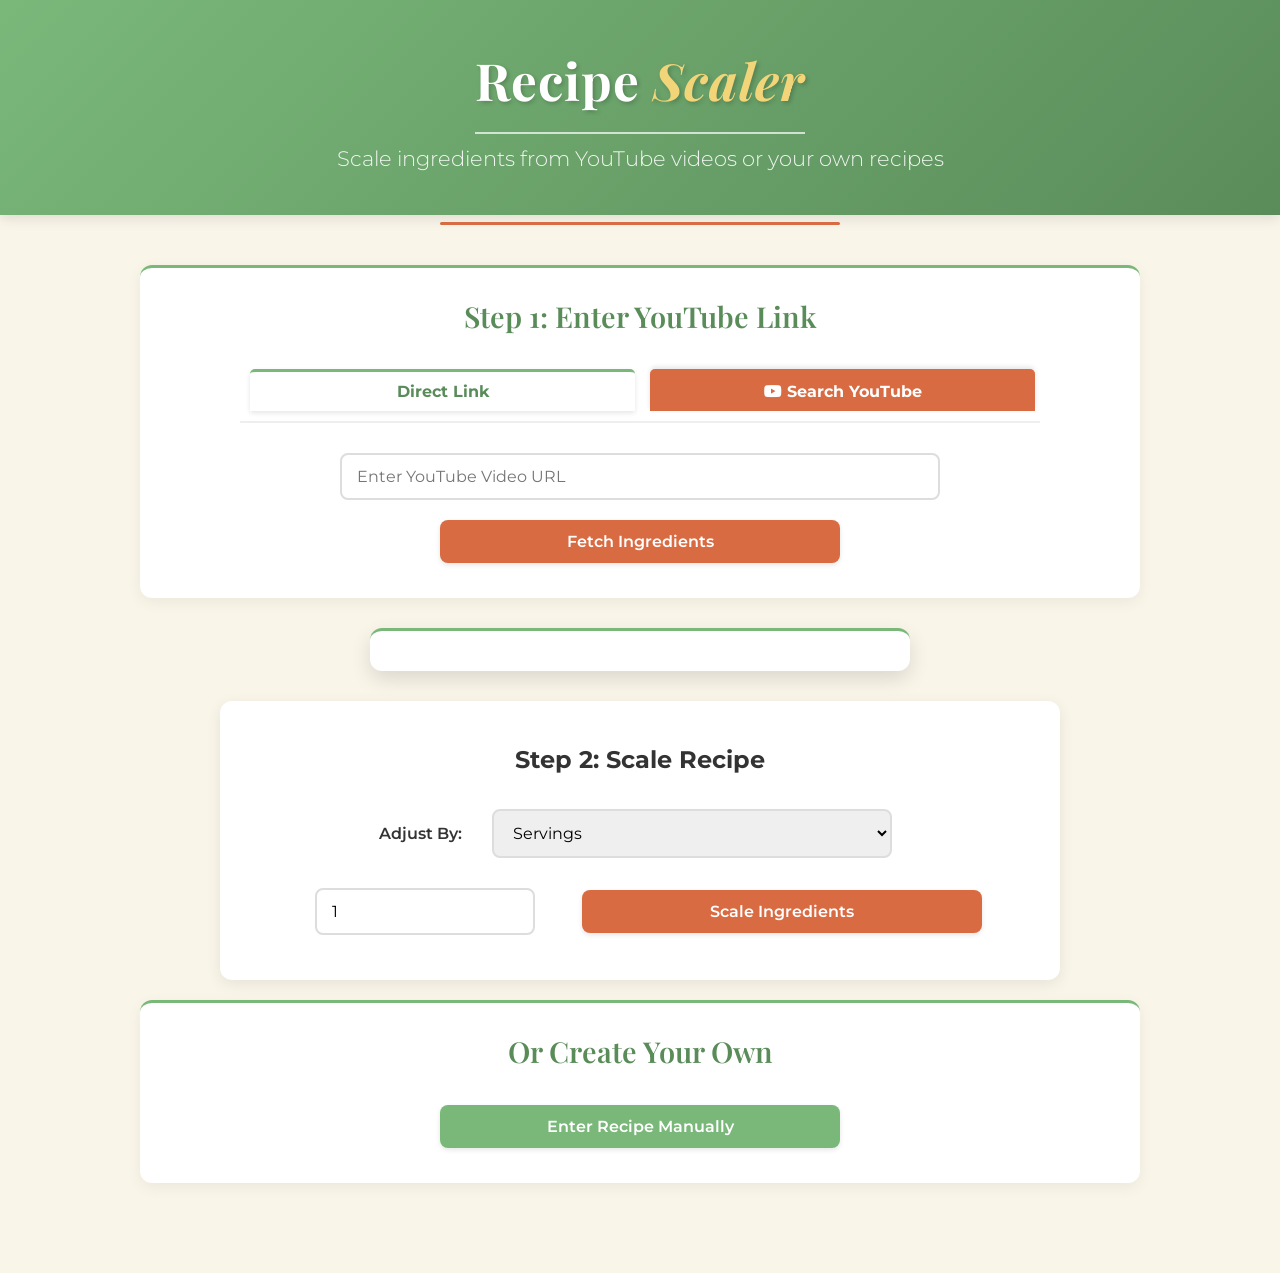
==== recipe scaler/index.html @ bb7894bb "Initial commit" ====
<!DOCTYPE html>
<html lang="en">

<head>
  <meta charset="UTF-8" />
  <meta name="viewport" content="width=device-width, initial-scale=1.0" />
  <title>Recipe Scaler</title>
  <link rel="stylesheet" href="styles.css" />
  <link href="https://fonts.googleapis.com/css2?family=Roboto:wght@400;500;700&display=swap" rel="stylesheet">
  <link rel="stylesheet" href="https://cdnjs.cloudflare.com/ajax/libs/font-awesome/5.15.4/css/all.min.css">
</head>

<body>
  <header>
    <h1>Recipe <span style="color: #F2D479; font-style: italic;">Scaler</span></h1>
    <p>Scale ingredients from YouTube videos or your own recipes</p>
  </header>

  <div class="main-content">
    <div class="card">
      <h2>Step 1: Enter YouTube Link</h2>
      <div class="search-container">
        <div class="search-tabs">
          <button class="search-tab active" data-tab="direct-link">Direct Link</button>
          <button class="search-tab" data-tab="search-youtube"><i class="fab fa-youtube"></i> Search YouTube</button>
        </div>

        <div class="tab-content active" id="direct-link">
          <input type="text" id="youtubeLink" placeholder="Enter YouTube Video URL">
          <button onclick="fetchIngredients()">Fetch Ingredients</button>
        </div>

        <div class="tab-content" id="search-youtube">
          <div class="search-form">
            <input type="text" id="searchQuery" placeholder="Search for recipes on YouTube">
            <select id="recipeCategory">
              <option value="">All Categories</option>
              <option value="chicken">Chicken</option>
              <option value="beef">Beef</option>
              <option value="vegetarian">Vegetarian</option>
              <option value="vegan">Vegan</option>
              <option value="dessert">Dessert</option>
              <option value="breakfast">Breakfast</option>
              <option value="pasta">Pasta</option>
              <option value="soup">Soup</option>
            </select>
            <button onclick="searchYouTube()"><i class="fab fa-youtube"></i> Search YouTube</button>
          </div>
          <div id="searchResults"></div>
          <div id="pagination"></div>
        </div>
      </div>
      <div id="loading" class="loading"></div>
    </div>

    <div id="thumbnailContainer"></div>
    <div id="ingredientsList" class="fade-in"></div>

    <div class="scale-options">
      <h2>Step 2: Scale Recipe</h2>
      <div class="scale-controls">
        <label for="scalingOption">Adjust By:</label>
        <select id="scalingOption" onchange="updateScalingOptions()">
          <option value="servings">Servings</option>
          <option value="quantity">Quantity</option>
          <option value="available">Available Ingredients</option>
          <option value="custom">Custom Ratio</option>
        </select>

        <div id="standard-scaling" class="scaling-method">
          <input type="number" id="scalingValue" value="1" min="0.1" step="0.1">
        </div>

        <div id="available-scaling" class="scaling-method" style="display:none">
          <select id="availableIngredient">
            <!-- Will be populated with ingredients -->
          </select>
          <input type="number" id="availableAmount" placeholder="Amount available" min="0.1" step="0.1">
        </div>

        <div id="custom-scaling" class="scaling-method" style="display:none">
          <input type="number" id="customRatioStart" placeholder="Original" min="0.1" step="0.1">
          <span>:</span>
          <input type="number" id="customRatioEnd" placeholder="Target" min="0.1" step="0.1">
        </div>

        <button class="scale-btn" onclick="scaleRecipe()">Scale Ingredients</button>
      </div>
    </div>

    <div class="card">
      <h2>Or Create Your Own</h2>
      <button id="enterRecipeManually" class="secondary-btn">Enter Recipe Manually</button>
    </div>

    <div id="saved-recipes" class="card" style="display:none">
      <h2>Saved Recipes</h2>
      <div id="saved-recipes-list"></div>
    </div>
  </div>

  <script src="api-client.js"></script>
  <script src="ui-controller.js"></script>
  <script src="recipe-enhancements.js"></script>
  <script>
    document.getElementById('enterRecipeManually').addEventListener('click', function () {
      window.location.href = 'enter_recipe.html';
    });

    // Load saved recipes when page loads
    window.addEventListener('DOMContentLoaded', function () {
      // Tab switching functionality
      document.querySelectorAll('.search-tab').forEach(tab => {
        tab.addEventListener('click', function () {
          document.querySelectorAll('.search-tab').forEach(t => t.classList.remove('active'));
          document.querySelectorAll('.tab-content').forEach(c => c.classList.remove('active'));
          this.classList.add('active');
          const tabId = this.getAttribute('data-tab');
          document.getElementById(tabId).classList.add('active');
        });
      });

      // Check if returning from "Modify Scaling"
      if (sessionStorage.getItem('modifyingRecipe') === 'true') {
        sessionStorage.removeItem('modifyingRecipe');
        const youtubeLink = sessionStorage.getItem('youtubeVideoUrl');
        if (youtubeLink) {
          document.getElementById('youtubeLink').value = youtubeLink;
          if (typeof fetchIngredients === 'function') fetchIngredients();
        }
      }
    });
  </script>
</body>

</html>
---- recipe scaler/styles.css ----
@import url('https://fonts.googleapis.com/css2?family=Playfair+Display:wght@400;600;700&family=Montserrat:wght@300;400;500;600;700&display=swap');

body {
  font-family: 'Montserrat', sans-serif;
  margin: 0;
  padding: 0;
  text-align: center;
  background-color: #FAF5E9;
  color: #333333;
  line-height: 1.6;
}

header {
  background: linear-gradient(135deg, #7AB87A, #5a8c5a);
  color: white;
  padding: 40px 20px;
  box-shadow: 0 4px 12px rgba(0, 0, 0, 0.1);
  margin-bottom: 30px;
  position: relative;
}

header:after {
  content: "";
  position: absolute;
  bottom: -10px;
  left: 50%;
  transform: translateX(-50%);
  width: 80%;
  max-width: 400px;
  height: 3px;
  background-color: #D96B43;
  border-radius: 3px;
}

header h1 {
  margin: 0;
  font-size: 3.2rem;
  font-weight: 700;
  font-family: 'Playfair Display', serif;
  text-shadow: 2px 2px 4px rgba(0, 0, 0, 0.2);
  letter-spacing: 1px;
  position: relative;
  display: inline-block;
}

header h1:after {
  content: "";
  position: absolute;
  bottom: -12px;
  left: 0;
  width: 100%;
  height: 2px;
  background-color: rgba(255, 255, 255, 0.7);
}

header p {
  margin: 20px 0 0;
  font-size: 1.3rem;
  opacity: 0.9;
  font-weight: 300;
}

.main-content {
  padding: 20px;
  max-width: 1000px;
  margin: 0 auto 40px;
}

input, select, button, textarea {
  margin: 10px;
  padding: 12px 15px;
  font-size: 16px;
  width: 80%;
  max-width: 400px;
  border: 2px solid #ddd;
  border-radius: 8px;
  transition: all 0.3s ease;
  box-sizing: border-box;
  font-family: 'Montserrat', sans-serif;
}

input:focus, select:focus, textarea:focus {
  border-color: #7AB87A;
  outline: none;
  box-shadow: 0 0 5px rgba(122, 184, 122, 0.3);
}

button {
  background-color: #D96B43;
  color: white;
  border: none;
  cursor: pointer;
  font-weight: 600;
  box-shadow: 0 2px 5px rgba(0, 0, 0, 0.1);
  transition: all 0.3s ease;
  font-family: 'Montserrat', sans-serif;
}

button:hover {
  background-color: #c25a36;
  transform: translateY(-2px);
  box-shadow: 0 4px 8px rgba(0, 0, 0, 0.15);
}

.ingredient-entry {
  display: flex;
  justify-content: center;
  gap: 15px;
  margin-bottom: 15px;
  flex-wrap: wrap;
  background-color: white;
  padding: 15px;
  border-radius: 10px;
  box-shadow: 0 2px 8px rgba(0, 0, 0, 0.05);
  max-width: 80%;
  margin-left: auto;
  margin-right: auto;
}

.scaled-recipe {
  background-color: white;
  padding: 25px;
  border-radius: 12px;
  box-shadow: 0 4px 15px rgba(0, 0, 0, 0.08);
  margin-bottom: 30px;
}

.scaled-recipe h2 {
  font-family: 'Playfair Display', serif;
  color: #5a8c5a;
  margin-top: 0;
  border-bottom: 2px solid #f0f0f0;
  padding-bottom: 10px;
  font-size: 1.8rem;
  font-weight: 600;
}

.scaled-recipe ul {
  text-align: left;
  max-width: 500px;
  margin: 20px auto;
  padding-left: 20px;
}

.scaled-recipe li {
  padding: 8px 0;
  border-bottom: 1px solid #f0f0f0;
}

#thumbnailContainer {
  margin: 30px auto;
  max-width: 500px;
  background-color: white;
  padding: 20px;
  border-radius: 12px;
  box-shadow: 0 8px 20px rgba(0, 0, 0, 0.12);
  border-top: 3px solid #7AB87A;
  transition: transform 0.3s ease;
}

#thumbnailContainer:hover {
  transform: translateY(-5px);
  box-shadow: 0 12px 25px rgba(0, 0, 0, 0.15);
}

#thumbnailContainer img {
  width: 100%;
  max-width: 450px;
  height: auto;
  border-radius: 8px;
  box-shadow: 0 4px 10px rgba(0, 0, 0, 0.1);
  object-fit: cover;
}

#thumbnailContainer p {
  margin-top: 15px;
  font-weight: 600;
  color: #333;
  font-family: 'Playfair Display', serif;
  font-size: 1.2rem;
  line-height: 1.4;
  padding: 0 10px;
}

.scale-options {
  display: flex;
  flex-wrap: wrap;
  justify-content: center;
  align-items: center;
  margin: 20px 0;
  background-color: white;
  padding: 20px;
  border-radius: 12px;
  box-shadow: 0 4px 15px rgba(0, 0, 0, 0.08);
  max-width: 80%;
  margin-left: auto;
  margin-right: auto;
}

label {
  font-weight: 600;
  margin-right: 10px;
}

@media (max-width: 768px) {
  .ingredient-entry {
    flex-direction: column;
    max-width: 90%;
  }
  
  input, select, button, textarea {
    width: 100%;
  }
  
  .scale-options {
    flex-direction: column;
    max-width: 90%;
  }
}

footer {
  background-color: #7AB87A;
  color: white;
  padding: 10px;
  position: fixed;
  bottom: 0;
  width: 100%;
  font-family: 'Montserrat', sans-serif;
}

.card {
  background-color: white;
  padding: 25px;
  border-radius: 12px;
  box-shadow: 0 4px 15px rgba(0, 0, 0, 0.06);
  margin-bottom: 30px;
  border-top: 3px solid #7AB87A;
}

.card h2 {
  font-family: 'Playfair Display', serif;
  color: #5a8c5a;
  margin-top: 0;
  margin-bottom: 20px;
  font-size: 1.8rem;
  font-weight: 600;
}

.secondary-btn {
  background-color: #F2D479;
  color: #333333;
  border: none;
}

.secondary-btn:hover {
  background-color: #e9c55f;
  border-color: transparent;
}

.scale-btn {
  background-color: #D96B43;
  padding: 12px 25px;
}

.scale-controls {
  display: flex;
  flex-wrap: wrap;
  align-items: center;
  justify-content: center;
  gap: 10px;
  margin-bottom: 15px;
}

.nav-buttons {
  display: flex;
  justify-content: center;
  gap: 20px;
  margin-top: 30px;
}

.recipe-content {
  padding: 10px;
  background-color: #f9f9f9;
  border-radius: 8px;
  max-width: 90%;
  margin: 0 auto;
}

#youtubeLink {
  width: 100%;
  max-width: 600px;
}

.video-source {
  margin: 10px 0 20px;
}

.video-source a {
  color: #5a8c5a;
  text-decoration: none;
  font-weight: 600;
  background-color: #effaef;
  padding: 6px 12px;
  border-radius: 4px;
  display: inline-block;
  transition: all 0.2s ease;
}

.video-source a:hover {
  background-color: #dff0df;
}

.loading {
  display: none;
  width: 40px;
  height: 40px;
  margin: 20px auto;
  border: 4px solid #f3f3f3;
  border-top: 4px solid #7AB87A;
  border-radius: 50%;
  animation: spin 2s linear infinite;
}

@keyframes spin {
  0% { transform: rotate(0deg); }
  100% { transform: rotate(360deg); }
}

/* Fade-in animation for content */
.fade-in {
  animation: fadeIn 0.5s ease-in-out;
}

@keyframes fadeIn {
  0% { opacity: 0; }
  100% { opacity: 1; }
}

.recipe-actions {
  display: flex;
  justify-content: center;
  gap: 15px;
  margin: 20px 0;
  flex-wrap: wrap;
}

.action-btn {
  background-color: #7AB87A;
  color: white;
  border: none;
  padding: 8px 15px;
  font-size: 14px;
  border-radius: 4px;
  cursor: pointer;
  display: flex;
  align-items: center;
  gap: 8px;
  font-family: 'Montserrat', sans-serif;
}

.action-btn:hover {
  background-color: #5a8c5a;
}

.dropdown {
  position: relative;
  display: inline-block;
}

.dropdown-content {
  display: none;
  position: absolute;
  background-color: white;
  min-width: 160px;
  box-shadow: 0 8px 16px rgba(0,0,0,0.1);
  z-index: 1;
  border-radius: 4px;
  top: 100%;
  left: 0;
}

.dropdown:hover .dropdown-content {
  display: block;
}

.dropdown-content a {
  color: #333;
  padding: 12px 16px;
  text-decoration: none;
  display: block;
  transition: all 0.2s;
}

.dropdown-content a:hover {
  background-color: #f5f5f5;
}

.saved-recipe-item {
  background-color: white;
  border-radius: 8px;
  margin-bottom: 10px;
  padding: 15px;
  box-shadow: 0 2px 5px rgba(0,0,0,0.05);
  transition: all 0.2s;
  cursor: pointer;
  position: relative;
}

.saved-recipe-item:hover {
  box-shadow: 0 4px 8px rgba(0,0,0,0.1);
}

.saved-recipe-item h3 {
  margin: 0 0 5px 0;
  color: #5a8c5a;
  font-family: 'Playfair Display', serif;
}

.saved-recipe-item p {
  margin: 0;
  font-size: 14px;
  color: #666;
}

.saved-recipe-actions {
  position: absolute;
  right: 15px;
  top: 15px;
  display: flex;
  gap: 10px;
}

.saved-recipe-actions button {
  background: none;
  border: none;
  color: #999;
  cursor: pointer;
  padding: 5px;
  font-size: 14px;
}

.saved-recipe-actions button:hover {
  color: #333;
}

.search-container {
  width: 100%;
  max-width: 800px;
  margin: 0 auto;
}

.search-tabs {
  display: flex;
  margin-bottom: 20px;
  border-bottom: 2px solid #eee;
}

.search-tab {
  padding: 10px 20px;
  margin-right: 5px;
  background-color: #e8e8e8;
  border: none;
  border-radius: 5px 5px 0 0;
  cursor: pointer;
  font-weight: 500;
  border-top: 3px solid transparent;
  font-family: 'Montserrat', sans-serif;
}

.search-tab.active {
  background-color: white;
  color: #5a8c5a;
  border-top: 3px solid #7AB87A;
  font-weight: bold;
}

.search-tab:hover:not(.active):not([data-tab="search-youtube"]) {
  background-color: #f0f0f0;
  border-top: 3px solid #e0e0e0;
}

.tab-content {
  display: none;
}

.tab-content.active {
  display: block;
  animation: fadeIn 0.3s ease-in-out;
}

.search-form {
  display: flex;
  flex-wrap: wrap;
  gap: 10px;
  margin-bottom: 20px;
  justify-content: center;
}

.search-form input {
  flex: 1;
  min-width: 200px;
}

.search-form select {
  width: auto;
  min-width: 150px;
}

.search-results {
  display: grid;
  grid-template-columns: repeat(auto-fill, minmax(280px, 1fr));
  gap: 20px;
  margin-top: 20px;
}

.search-result-item {
  background-color: white;
  border-radius: 8px;
  overflow: hidden;
  box-shadow: 0 2px 10px rgba(0,0,0,0.1);
  transition: transform 0.3s, box-shadow 0.3s;
  cursor: pointer;
}

.search-result-item:hover {
  transform: translateY(-5px);
  box-shadow: 0 5px 15px rgba(0,0,0,0.15);
}

.search-result-thumb {
  width: 100%;
  height: 160px;
  object-fit: cover;
}

.search-result-info {
  padding: 15px;
}

.search-result-title {
  font-weight: 600;
  margin: 0 0 5px 0;
  display: -webkit-box;
  -webkit-line-clamp: 2;
  -webkit-box-orient: vertical;
  overflow: hidden;
  text-overflow: ellipsis;
  height: 48px;
  font-family: 'Playfair Display', serif;
  font-size: 1.1rem;
}

.search-result-channel {
  font-size: 14px;
  color: #666;
  margin-bottom: 5px;
}

.search-result-views {
  font-size: 12px;
  color: #888;
}

.search-result-buttons {
  display: flex;
  justify-content: space-between;
  margin-top: 10px;
}

.search-result-button {
  padding: 8px 12px;
  background-color: #D96B43;
  color: white;
  border: none;
  border-radius: 4px;
  cursor: pointer;
  font-size: 14px;
  font-family: 'Montserrat', sans-serif;
}

.search-result-button:hover {
  background-color: #c25a36;
}

#pagination {
  display: flex;
  justify-content: center;
  margin-top: 20px;
  gap: 10px;
}

.pagination-button {
  padding: 8px 15px;
  background-color: #f5f5f5;
  border: 1px solid #ddd;
  border-radius: 4px;
  cursor: pointer;
}

.pagination-button.active {
  background-color: #7AB87A;
  color: white;
  border-color: #7AB87A;
}

.pagination-button:hover:not(.active) {
  background-color: #e5e5e5;
}

.search-form button {
  background-color: #D96B43;
  color: white;
  font-weight: bold;
  padding: 12px 20px;
  border-radius: 8px;
  box-shadow: 0 4px 8px rgba(0, 0, 0, 0.2);
  transition: all 0.3s ease;
  width: auto;
  min-width: 120px;
}

.search-form button:hover {
  background-color: #c25a36;
  transform: translateY(-3px);
  box-shadow: 0 6px 12px rgba(0, 0, 0, 0.25);
}

.search-tab[data-tab="search-youtube"] {
  background-color: #D96B43;
  color: white;
  font-weight: bold;
  border-top: 3px solid #D96B43;
  box-shadow: 0 -2px 5px rgba(0, 0, 0, 0.1);
}

.search-tab[data-tab="search-youtube"]:hover {
  background-color: #c25a36;
}

.search-tab[data-tab="search-youtube"].active {
  background-color: #c25a36;
  color: white;
}
/* ============================================================================
   RECIPE ENHANCEMENTS STYLES
   ============================================================================ */

/* Ingredient Categorization */
.ingredient-category-section {
  background-color: white;
  padding: 20px;
  border-radius: 10px;
  margin-bottom: 20px;
  box-shadow: 0 2px 8px rgba(0, 0, 0, 0.05);
  border-left: 5px solid #7AB87A;
}

.category-header {
  color: #5a8c5a;
  font-size: 1.3rem;
  margin: 0 0 15px 0;
  font-weight: 600;
  font-family: 'Playfair Display', serif;
}

.category-ingredients {
  display: flex;
  flex-direction: column;
  gap: 10px;
}

.category-item {
  background-color: #f9f9f9;
  padding: 10px 15px;
  border-radius: 6px;
  border: 1px solid #e0e0e0;
  transition: all 0.3s ease;
}

.category-item:hover {
  background-color: #fff5f5;
  border-color: #D96B43;
}

/* Unit Conversion Toggle */
.recipe-controls {
  background-color: #f0f0f0;
  padding: 15px;
  border-radius: 8px;
  margin-bottom: 20px;
  display: flex;
  align-items: center;
  gap: 15px;
  flex-wrap: wrap;
}

.unit-toggle {
  padding: 10px 15px;
  border: 2px solid #7AB87A;
  border-radius: 6px;
  font-size: 14px;
  background-color: white;
  color: #333;
  cursor: pointer;
  transition: all 0.3s ease;
}

.unit-toggle:hover {
  background-color: #f0f0f0;
  border-color: #D96B43;
}

.unit-toggle:focus {
  outline: none;
  border-color: #D96B43;
  box-shadow: 0 0 5px rgba(217, 107, 67, 0.3);
}

/* Recipe Hint */
.recipe-hint {
  color: #666;
  font-size: 0.95rem;
  font-style: italic;
  margin: 10px 0 15px 0;
  padding: 10px;
  background-color: #fffacd;
  border-left: 4px solid #FFD700;
  border-radius: 4px;
}

/* Editable Ingredients */
#scaledIngredients li {
  cursor: pointer;
  transition: all 0.3s ease;
  padding: 10px;
  border-radius: 4px;
  background-color: #fafafa;
  border: 1px solid #e5e5e5;
}

#scaledIngredients li:hover {
  background-color: #fff5f5;
  border-color: #D96B43;
  box-shadow: 0 2px 6px rgba(217, 107, 67, 0.2);
}

.ingredient-edit-input {
  font-family: 'Montserrat', sans-serif !important;
  padding: 8px !important;
  border: 2px solid #D96B43 !important;
  border-radius: 4px !important;
  font-size: 16px !important;
  width: 100% !important;
}

/* Notes & Instructions Section */
.notes-input-group {
  margin-bottom: 20px;
  text-align: left;
}

.notes-input-group label {
  display: block;
  margin-bottom: 8px;
  font-weight: 600;
  color: #5a8c5a;
}

#recipeNotes,
.step-input {
  width: 100%;
  max-width: 500px;
  padding: 12px 15px;
  border: 2px solid #ddd;
  border-radius: 8px;
  font-family: 'Montserrat', sans-serif;
  font-size: 16px;
  resize: vertical;
  box-sizing: border-box;
  transition: all 0.3s ease;
}

#recipeNotes:focus,
.step-input:focus {
  border-color: #7AB87A;
  outline: none;
  box-shadow: 0 0 5px rgba(122, 184, 122, 0.3);
}

.instruction-step {
  display: flex;
  align-items: center;
  gap: 10px;
  margin-bottom: 12px;
  background-color: #f9f9f9;
  padding: 12px;
  border-radius: 6px;
  border: 1px solid #e0e0e0;
}

.step-number {
  display: flex;
  align-items: center;
  justify-content: center;
  width: 28px;
  height: 28px;
  background-color: #7AB87A;
  color: white;
  border-radius: 50%;
  font-weight: 600;
  flex-shrink: 0;
}

.step-input {
  flex: 1;
  max-width: none;
  margin: 0;
}

.remove-btn {
  padding: 6px 10px;
  background-color: #ff6b6b;
  color: white;
  border: none;
  border-radius: 4px;
  cursor: pointer;
  font-weight: bold;
  transition: all 0.3s ease;
  min-width: auto;
  width: auto;
  max-width: none;
  margin: 0;
  font-size: 18px;
  line-height: 1;
}

.remove-btn:hover {
  background-color: #ff5252;
  transform: scale(1.1);
}

/* Recipe Notes Display */
.recipe-notes-box,
.recipe-instructions-box {
  background-color: #f9f9f9;
  border-left: 5px solid #7AB87A;
  padding: 15px;
  border-radius: 6px;
  margin-top: 20px;
  text-align: left;
}

.recipe-notes-box h3,
.recipe-instructions-box h3 {
  color: #5a8c5a;
  margin-top: 0;
  font-family: 'Playfair Display', serif;
}

.recipe-instructions-box ol {
  margin: 10px 0;
  padding-left: 20px;
}

.recipe-instructions-box li {
  margin-bottom: 10px;
  line-height: 1.6;
}

#recipeNotesDisplay {
  margin-top: 20px;
}

/* ============================================================================
   AUDIO EXTRACTION STYLES
   ============================================================================ */

.button-group {
  display: flex;
  gap: 10px;
  justify-content: center;
  flex-wrap: wrap;
  align-items: center;
}

.button-group button {
  flex: 1;
  min-width: 120px;
}

.extraction-stages {
  margin: 20px auto;
  padding: 20px;
  background-color: #f0f8f5;
  border-left: 4px solid #7AB87A;
  border-radius: 8px;
  max-width: 500px;
  animation: slideIn 0.3s ease-out;
}

@keyframes slideIn {
  from {
    opacity: 0;
    transform: translateY(-10px);
  }
  to {
    opacity: 1;
    transform: translateY(0);
  }
}

.stage {
  display: flex;
  align-items: center;
  gap: 12px;
  padding: 10px;
  margin: 8px 0;
  border-radius: 6px;
  transition: all 0.3s ease;
  background-color: rgba(255, 255, 255, 0.5);
}

.stage-icon {
  font-size: 1.5rem;
  min-width: 30px;
  text-align: center;
  display: inline-block;
  animation: pulse 1s ease-in-out infinite;
}

.stage.complete .stage-icon {
  animation: none;
  font-size: 1.3rem;
}

.stage.error .stage-icon {
  animation: shake 0.5s ease-in-out;
}

@keyframes pulse {
  0%, 100% {
    opacity: 1;
    transform: scale(1);
  }
  50% {
    opacity: 0.6;
    transform: scale(1.1);
  }
}

@keyframes shake {
  0%, 100% {
    transform: translateX(0);
  }
  25% {
    transform: translateX(-5px);
  }
  75% {
    transform: translateX(5px);
  }
}

.stage-text {
  font-size: 1rem;
  color: #333;
  font-weight: 500;
}

.stage.pending {
  opacity: 0.7;
  color: #7AB87A;
}

.stage.complete {
  opacity: 1;
  color: #2d7a2d;
  background-color: rgba(122, 184, 122, 0.1);
}

.stage.error {
  opacity: 1;
  color: #d9534f;
  background-color: rgba(217, 83, 79, 0.1);
}

/* Secondary button styling */
.secondary-btn {
  background-color: #7AB87A;
  color: white;
  border: none;
  cursor: pointer;
  font-weight: 600;
  box-shadow: 0 2px 5px rgba(0, 0, 0, 0.1);
  transition: all 0.3s ease;
  font-family: 'Montserrat', sans-serif;
}

.secondary-btn:hover {
  background-color: #5a8c5a;
  box-shadow: 0 4px 10px rgba(0, 0, 0, 0.15);
  transform: translateY(-2px);
}

/* Responsive Design for Enhancements */
@media (max-width: 768px) {
  .recipe-controls {
    flex-direction: column;
    align-items: flex-start;
  }

  .unit-toggle {
    width: 100%;
    max-width: 400px;
  }

  .instruction-step {
    flex-direction: column;
    align-items: flex-start;
  }

  .step-input {
    width: 100% !important;
  }

  .ingredient-category-section {
    padding: 15px;
  }

  .category-header {
    font-size: 1.1rem;
  }

  .button-group {
    flex-direction: column;
  }

  .button-group button {
    width: 100%;
  }

  .extraction-stages {
    max-width: 100%;
    margin: 15px;
  }
}

/* ============================================================================
   INGREDIENT CARDS & SUBSTITUTION DROPDOWN
   ============================================================================ */

.ingredient-item {
  background: #ffffff;
  padding: 14px 18px;
  border-radius: 10px;
  margin: 0 auto 10px auto;
  max-width: 500px;
  box-shadow: 0 2px 6px rgba(0, 0, 0, 0.06);
  transition: transform 0.15s ease;
  cursor: pointer;
  text-align: left;
}

.ingredient-item:hover {
  transform: translateY(-1px);
}

.substitution-dropdown {
  margin-top: 6px;
  background: #f8f8f8;
  border-radius: 8px;
  padding: 8px;
}

.substitution-option {
  padding: 6px;
  cursor: pointer;
  border-radius: 6px;
}

.substitution-option:hover {
  background: #ececec;
}

/* ============================================================================
   INGREDIENT LANGUAGE TOGGLE
   ============================================================================ */

.ingredient-language-toggle {
  display: flex;
  align-items: center;
  justify-content: center;
  gap: 8px;
  margin: 10px auto 20px auto;
}

.ingredient-language-toggle span {
  font-size: 0.9rem;
  color: #555;
}

.ingredient-language-toggle .lang-toggle {
  padding: 4px 10px;
  border-radius: 999px;
  border: 1px solid #ccc;
  background: #f8f8f8;
  cursor: pointer;
  font-size: 0.85rem;
  min-width: auto;
  width: auto;
}

.ingredient-language-toggle .lang-toggle.active {
  background: #7AB87A;
  color: white;
  border-color: #7AB87A;
}
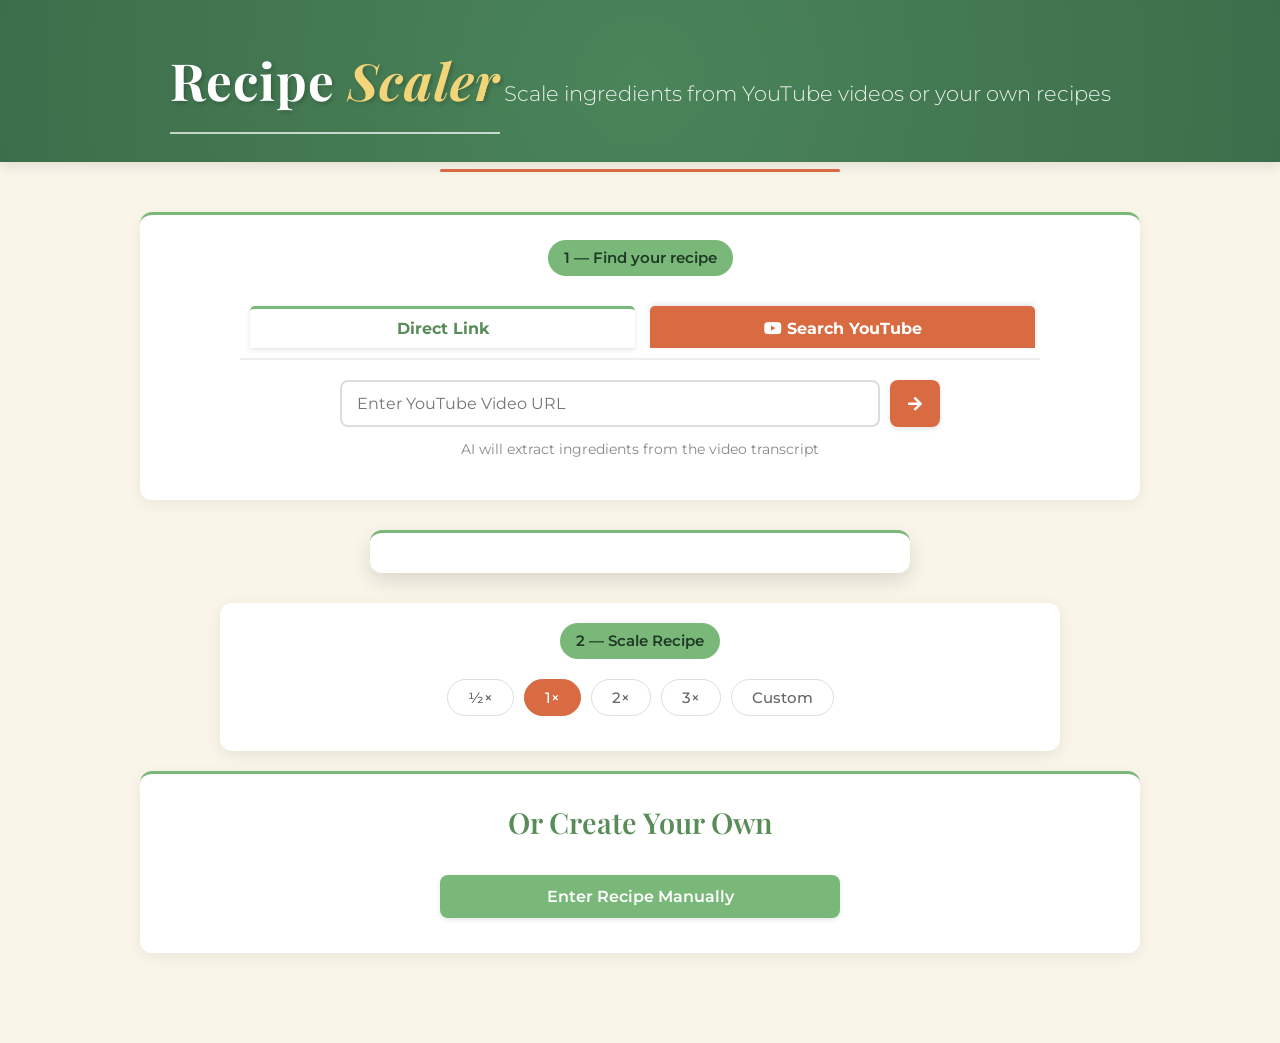
==== commit 755d2615: "Final working model v1" ====
--- a/recipe scaler/index.html
+++ b/recipe scaler/index.html
@@ -18,7 +18,9 @@
 
   <div class="main-content">
     <div class="card">
-      <h2>Step 1: Enter YouTube Link</h2>
+      <div style="text-align: center; margin-bottom: 20px;">
+        <span class="step-badge">1 — Find your recipe</span>
+      </div>
       <div class="search-container">
         <div class="search-tabs">
           <button class="search-tab active" data-tab="direct-link">Direct Link</button>
@@ -26,8 +28,11 @@
         </div>
 
         <div class="tab-content active" id="direct-link">
-          <input type="text" id="youtubeLink" placeholder="Enter YouTube Video URL">
-          <button onclick="fetchIngredients()">Fetch Ingredients</button>
+          <div class="url-input-row">
+            <input type="text" id="youtubeLink" placeholder="Enter YouTube Video URL">
+            <button class="icon-submit-btn" onclick="fetchIngredients()"><i class="fas fa-arrow-right"></i></button>
+          </div>
+          <p class="muted-helper">AI will extract ingredients from the video transcript</p>
         </div>
 
         <div class="tab-content" id="search-youtube">
@@ -56,33 +61,63 @@
     <div id="thumbnailContainer"></div>
     <div id="ingredientsList" class="fade-in"></div>
 
-    <div class="scale-options">
-      <h2>Step 2: Scale Recipe</h2>
-      <div class="scale-controls">
+    <div class="translate-section card" style="margin-top: 20px; display: none;" id="translateSection">
+      <h3 style="margin-top: 0;">Optional: Translate Ingredients</h3>
+      <div class="translate-controls" style="display: flex; gap: 15px; align-items: center; flex-wrap: wrap;">
+        <label for="translateLanguage" style="font-weight: 500;">Translate To:</label>
+        <select id="translateLanguage" style="padding: 8px; border-radius: 4px; border: 1px solid #ccc;">
+          <option value="english">English</option>
+          <option value="malayalam">Malayalam</option>
+        </select>
+        <button id="translateBtn" class="secondary-btn" style="margin: 0;">
+          Translate Ingredients
+        </button>
+      </div>
+    </div>
+
+    <div class="scale-options" style="flex-direction: column;">
+      <div style="text-align: center; margin-bottom: 20px; width: 100%;">
+        <span class="step-badge">2 — Scale Recipe</span>
+      </div>
+      
+      <div class="quick-scale-container" style="width: 100%; margin-bottom: 15px;">
+        <div class="quick-scale-chips">
+          <button class="scale-chip" onclick="setQuickScale(0.5, this)">½×</button>
+          <button class="scale-chip active" onclick="setQuickScale(1, this)">1×</button>
+          <button class="scale-chip" onclick="setQuickScale(2, this)">2×</button>
+          <button class="scale-chip" onclick="setQuickScale(3, this)">3×</button>
+          <button class="scale-chip" onclick="showCustomScale(this)">Custom</button>
+        </div>
+      </div>
+
+      <div class="scale-controls" id="custom-scale-controls" style="display: none; width: 100%; justify-content: center; flex-wrap: wrap;">
         <label for="scalingOption">Adjust By:</label>
         <select id="scalingOption" onchange="updateScalingOptions()">
           <option value="servings">Servings</option>
-          <option value="quantity">Quantity</option>
           <option value="available">Available Ingredients</option>
-          <option value="custom">Custom Ratio</option>
         </select>
 
         <div id="standard-scaling" class="scaling-method">
           <input type="number" id="scalingValue" value="1" min="0.1" step="0.1">
         </div>
 
-        <div id="available-scaling" class="scaling-method" style="display:none">
-          <select id="availableIngredient">
-            <!-- Will be populated with ingredients -->
-          </select>
-          <input type="number" id="availableAmount" placeholder="Amount available" min="0.1" step="0.1">
-        </div>
-
-        <div id="custom-scaling" class="scaling-method" style="display:none">
-          <input type="number" id="customRatioStart" placeholder="Original" min="0.1" step="0.1">
-          <span>:</span>
-          <input type="number" id="customRatioEnd" placeholder="Target" min="0.1" step="0.1">
-        </div>
+        <div id="available-scaling" class="scaling-method" style="display:none; width: 100%;">
+          <select id="availableIngredient" style="width: 100%; margin-bottom: 10px;"></select>
+          
+          <div class="quick-scale-chips" id="available-quick-chips" style="margin-bottom: 15px; justify-content: center;">
+            <button class="scale-chip" onclick="setAvailableQuickScale(0.25, this)">1/4×</button>
+            <button class="scale-chip" onclick="setAvailableQuickScale(0.5, this)">1/2×</button>
+            <button class="scale-chip active" onclick="setAvailableQuickScale(1, this)">1×</button>
+            <button class="scale-chip" onclick="setAvailableQuickScale(2, this)">2×</button>
+            <button class="scale-chip" onclick="setAvailableQuickScale(3, this)">3×</button>
+            <button class="scale-chip" onclick="showAvailableCustom(this)">Custom</button>
+          </div>
+
+          <div id="available-custom-input" style="display: none; margin-bottom: 15px;">
+            <input type="number" id="availableAmount" placeholder="Enter amount available" min="0.1" step="0.1" style="width: 100%;">
+          </div>
+        </div>
+
 
         <button class="scale-btn" onclick="scaleRecipe()">Scale Ingredients</button>
       </div>
@@ -99,17 +134,28 @@
     </div>
   </div>
 
+  <!--
+    SCRIPT LOAD ORDER (important):
+    1. api-client.js   — API communication layer
+    2. script.js       — legacy helpers + manual-recipe scaleRecipe fallback
+    3. ui-controller.js — defines window.scaleRecipe (overrides script.js version)
+    4. recipe-enhancements.js — UI enhancements
+  -->
   <script src="api-client.js"></script>
+  <script src="script.js"></script>
   <script src="ui-controller.js"></script>
   <script src="recipe-enhancements.js"></script>
+
   <script>
+    // Mark that ui-controller is loaded so script.js helpers can detect it
+    window._uiControllerLoaded = true;
+
     document.getElementById('enterRecipeManually').addEventListener('click', function () {
       window.location.href = 'enter_recipe.html';
     });
 
-    // Load saved recipes when page loads
     window.addEventListener('DOMContentLoaded', function () {
-      // Tab switching functionality
+      // Tab switching
       document.querySelectorAll('.search-tab').forEach(tab => {
         tab.addEventListener('click', function () {
           document.querySelectorAll('.search-tab').forEach(t => t.classList.remove('active'));
@@ -120,7 +166,28 @@
         });
       });
 
-      // Check if returning from "Modify Scaling"
+      // Quick scale logic
+      window.setQuickScale = function(multiplier, btn) {
+        document.querySelectorAll('.scale-chip').forEach(c => c.classList.remove('active'));
+        btn.classList.add('active');
+        const customControls = document.getElementById('custom-scale-controls');
+        if(customControls) customControls.style.display = 'none';
+        
+        // Trigger scale logic
+        document.getElementById('scalingOption').value = 'servings';
+        if (typeof updateScalingOptions === 'function') updateScalingOptions();
+        document.getElementById('scalingValue').value = multiplier;
+        if (typeof scaleRecipe === 'function') scaleRecipe();
+      };
+      
+      window.showCustomScale = function(btn) {
+        document.querySelectorAll('.scale-chip').forEach(c => c.classList.remove('active'));
+        btn.classList.add('active');
+        const customControls = document.getElementById('custom-scale-controls');
+        if(customControls) customControls.style.display = 'flex';
+      };
+
+      // Return from "Modify Scaling"
       if (sessionStorage.getItem('modifyingRecipe') === 'true') {
         sessionStorage.removeItem('modifyingRecipe');
         const youtubeLink = sessionStorage.getItem('youtubeVideoUrl');
--- a/recipe scaler/styles.css
+++ b/recipe scaler/styles.css
@@ -11,7 +11,7 @@
 }
 
 header {
-  background: linear-gradient(135deg, #7AB87A, #5a8c5a);
+  background: radial-gradient(circle, #4a8459 0%, #3d6e4b 100%);
   color: white;
   padding: 40px 20px;
   box-shadow: 0 4px 12px rgba(0, 0, 0, 0.1);
@@ -54,10 +54,98 @@
 }
 
 header p {
-  margin: 20px 0 0;
+  margin: 10px 0 0;
   font-size: 1.3rem;
   opacity: 0.9;
   font-weight: 300;
+  display: inline-block;
+  position: relative;
+  z-index: 1;
+}
+
+/* UI Refresh Additions */
+.step-badge {
+  background-color: #7AB87A;
+  color: #1e3a24;
+  padding: 6px 16px;
+  border-radius: 99px;
+  font-weight: 600;
+  font-size: 0.95rem;
+  display: inline-block;
+}
+
+.url-input-row {
+  display: flex;
+  gap: 10px;
+  max-width: 600px;
+  margin: 0 auto;
+  align-items: stretch;
+}
+
+.url-input-row input {
+  flex: 1;
+  margin: 0;
+  width: auto;
+  border-radius: 8px;
+}
+
+.icon-submit-btn {
+  margin: 0;
+  padding: 0;
+  width: 50px;
+  border-radius: 8px;
+  flex-shrink: 0;
+  display: flex;
+  justify-content: center;
+  align-items: center;
+  background-color: #D96B43;
+  color: white;
+  border: none;
+  cursor: pointer;
+}
+
+.icon-submit-btn:hover {
+  background-color: #c25a36;
+}
+
+.muted-helper {
+  color: #888;
+  font-size: 0.85rem;
+  margin-top: 12px;
+}
+
+.quick-scale-chips {
+  display: flex;
+  gap: 10px;
+  justify-content: center;
+  flex-wrap: wrap;
+}
+
+.scale-chip {
+  background: white;
+  color: #666;
+  border: 1px solid #ddd;
+  border-radius: 99px;
+  padding: 8px 20px;
+  font-weight: 500;
+  font-size: 0.95rem;
+  margin: 0;
+  width: auto;
+  cursor: pointer;
+  transition: all 0.2s ease;
+  box-shadow: none;
+}
+
+.scale-chip:hover {
+  background: #f5f5f5;
+  transform: none;
+  box-shadow: none;
+}
+
+.scale-chip.active {
+  background: #D96B43;
+  color: white;
+  border-color: #D96B43;
 }
 
 .main-content {
@@ -66,7 +154,10 @@
   margin: 0 auto 40px;
 }
 
-input, select, button, textarea {
+input,
+select,
+button,
+textarea {
   margin: 10px;
   padding: 12px 15px;
   font-size: 16px;
@@ -79,7 +170,9 @@
   font-family: 'Montserrat', sans-serif;
 }
 
-input:focus, select:focus, textarea:focus {
+input:focus,
+select:focus,
+textarea:focus {
   border-color: #7AB87A;
   outline: none;
   box-shadow: 0 0 5px rgba(122, 184, 122, 0.3);
@@ -163,6 +256,26 @@
   box-shadow: 0 12px 25px rgba(0, 0, 0, 0.15);
 }
 
+#thumbnailContainer .video-player-wrapper {
+  position: relative;
+  width: 100%;
+  padding-bottom: 56.25%;
+  /* 16:9 Aspect Ratio */
+  height: 0;
+  border-radius: 8px;
+  overflow: hidden;
+  box-shadow: 0 4px 12px rgba(0, 0, 0, 0.15);
+}
+
+#thumbnailContainer .video-player-wrapper iframe {
+  position: absolute;
+  top: 0;
+  left: 0;
+  width: 100%;
+  height: 100%;
+  border: none;
+}
+
 #thumbnailContainer img {
   width: 100%;
   max-width: 450px;
@@ -207,11 +320,14 @@
     flex-direction: column;
     max-width: 90%;
   }
-  
-  input, select, button, textarea {
+
+  input,
+  select,
+  button,
+  textarea {
     width: 100%;
   }
-  
+
   .scale-options {
     flex-direction: column;
     max-width: 90%;
@@ -321,9 +437,62 @@
   animation: spin 2s linear infinite;
 }
 
+/* Audio fallback loader: overrides spinner-only loading state */
+.loading.loading-panel {
+  width: auto;
+  height: auto;
+  max-width: 520px;
+  border: none;
+  border-radius: 12px;
+  animation: none;
+  margin: 16px auto 0;
+}
+
+.audio-loading-panel {
+  display: flex;
+  flex-direction: column;
+  align-items: center;
+  justify-content: center;
+  gap: 8px;
+  padding: 14px 16px;
+  background: #ffffff;
+  border: 1px solid #e8ece8;
+  border-radius: 10px;
+  box-shadow: 0 2px 8px rgba(0, 0, 0, 0.06);
+}
+
+.audio-loading-spinner {
+  width: 22px;
+  height: 22px;
+  border-radius: 50%;
+  border: 2.5px solid #dce8dc;
+  border-top-color: #7AB87A;
+  animation: spin 0.8s linear infinite;
+}
+
+.audio-loading-title {
+  margin: 0;
+  color: #2B2D42;
+  font-size: 14px;
+  font-weight: 500;
+  text-align: center;
+}
+
+.audio-loading-subtitle {
+  margin: 0;
+  color: #6b7280;
+  font-size: 12px;
+  text-align: center;
+}
+
 @keyframes spin {
-  0% { transform: rotate(0deg); }
-  100% { transform: rotate(360deg); }
+  0% {
+    transform: rotate(0deg);
+  }
+
+  100% {
+    transform: rotate(360deg);
+  }
 }
 
 /* Fade-in animation for content */
@@ -332,8 +501,13 @@
 }
 
 @keyframes fadeIn {
-  0% { opacity: 0; }
-  100% { opacity: 1; }
+  0% {
+    opacity: 0;
+  }
+
+  100% {
+    opacity: 1;
+  }
 }
 
 .recipe-actions {
@@ -372,7 +546,7 @@
   position: absolute;
   background-color: white;
   min-width: 160px;
-  box-shadow: 0 8px 16px rgba(0,0,0,0.1);
+  box-shadow: 0 8px 16px rgba(0, 0, 0, 0.1);
   z-index: 1;
   border-radius: 4px;
   top: 100%;
@@ -400,14 +574,15 @@
   border-radius: 8px;
   margin-bottom: 10px;
   padding: 15px;
-  box-shadow: 0 2px 5px rgba(0,0,0,0.05);
+  padding-right: 70px;
+  box-shadow: 0 2px 5px rgba(0, 0, 0, 0.05);
   transition: all 0.2s;
   cursor: pointer;
   position: relative;
 }
 
 .saved-recipe-item:hover {
-  box-shadow: 0 4px 8px rgba(0,0,0,0.1);
+  box-shadow: 0 4px 8px rgba(0, 0, 0, 0.1);
 }
 
 .saved-recipe-item h3 {
@@ -517,14 +692,14 @@
   background-color: white;
   border-radius: 8px;
   overflow: hidden;
-  box-shadow: 0 2px 10px rgba(0,0,0,0.1);
+  box-shadow: 0 2px 10px rgba(0, 0, 0, 0.1);
   transition: transform 0.3s, box-shadow 0.3s;
   cursor: pointer;
 }
 
 .search-result-item:hover {
   transform: translateY(-5px);
-  box-shadow: 0 5px 15px rgba(0,0,0,0.15);
+  box-shadow: 0 5px 15px rgba(0, 0, 0, 0.15);
 }
 
 .search-result-thumb {
@@ -542,6 +717,7 @@
   margin: 0 0 5px 0;
   display: -webkit-box;
   -webkit-line-clamp: 2;
+  line-clamp: 2;
   -webkit-box-orient: vertical;
   overflow: hidden;
   text-overflow: ellipsis;
@@ -591,10 +767,13 @@
 
 .pagination-button {
   padding: 8px 15px;
-  background-color: #f5f5f5;
-  border: 1px solid #ddd;
+  background-color: #D96B43;
+  color: white;
+  border: 1px solid #c25a36;
   border-radius: 4px;
   cursor: pointer;
+  font-weight: 500;
+  transition: all 0.2s ease;
 }
 
 .pagination-button.active {
@@ -604,7 +783,8 @@
 }
 
 .pagination-button:hover:not(.active) {
-  background-color: #e5e5e5;
+  background-color: #c25a36;
+  transform: translateY(-1px);
 }
 
 .search-form button {
@@ -637,10 +817,42 @@
   background-color: #c25a36;
 }
 
-.search-tab[data-tab="search-youtube"].active {
-  background-color: #c25a36;
-  color: white;
-}
+/* Substitutions UI Enhancements */
+.substitution-item {
+  border-left: 3px solid #E63946;
+  padding: 12px;
+  margin-bottom: 12px;
+  background: white;
+  border-radius: 0 8px 8px 0;
+  cursor: pointer;
+  transition: all 0.25s cubic-bezier(0.4, 0, 0.2, 1);
+  box-shadow: 0 1px 3px rgba(0, 0, 0, 0.05);
+}
+
+.substitution-item:hover {
+  background-color: #FFF9F0;
+  transform: translateX(6px);
+  box-shadow: 0 4px 12px rgba(217, 107, 67, 0.1);
+  border-left-color: #D96B43;
+}
+
+.substitution-item strong {
+  transition: color 0.2s;
+}
+
+.substitution-item:hover strong {
+  color: #D96B43;
+}
+
+.substitution-item i {
+  transition: all 0.2s;
+}
+
+.substitution-item:hover i {
+  opacity: 1 !important;
+  transform: scale(1.2);
+}
+
 /* ============================================================================
    RECIPE ENHANCEMENTS STYLES
    ============================================================================ */
@@ -903,6 +1115,7 @@
     opacity: 0;
     transform: translateY(-10px);
   }
+
   to {
     opacity: 1;
     transform: translateY(0);
@@ -938,10 +1151,13 @@
 }
 
 @keyframes pulse {
-  0%, 100% {
+
+  0%,
+  100% {
     opacity: 1;
     transform: scale(1);
   }
+
   50% {
     opacity: 0.6;
     transform: scale(1.1);
@@ -949,12 +1165,16 @@
 }
 
 @keyframes shake {
-  0%, 100% {
+
+  0%,
+  100% {
     transform: translateX(0);
   }
+
   25% {
     transform: translateX(-5px);
   }
+
   75% {
     transform: translateX(5px);
   }
